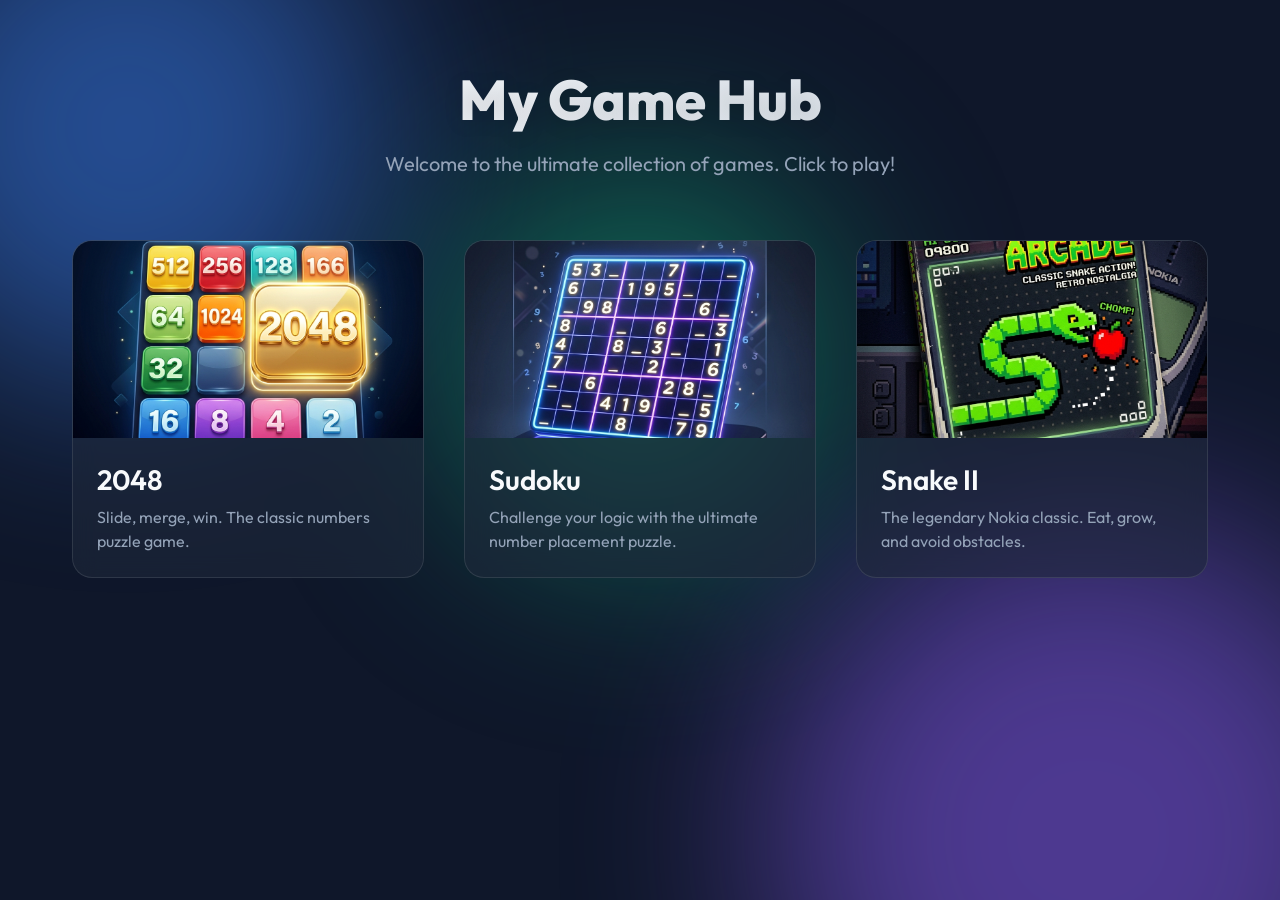
==== index.html @ d6448978 "first commit" ====
<!DOCTYPE html>
<html lang="th">

<head>
    <meta charset="UTF-8">
    <meta name="viewport" content="width=device-width, initial-scale=1.0">
    <title>Game Hub - ศูนย์รวมเกม</title>
    <link rel="stylesheet" href="style.css">
    <link href="https://fonts.googleapis.com/css2?family=Outfit:wght@300;400;600;800&display=swap" rel="stylesheet">
</head>

<body>
    <div class="background">
        <div class="orb orb-1"></div>
        <div class="orb orb-2"></div>
        <div class="orb orb-3"></div>
    </div>

    <main class="container">
        <header>
            <h1>My Game Hub</h1>
            <p>Welcome to the ultimate collection of games. Click to play!</p>
        </header>

        <div class="game-grid">
            <!-- Game Card: 2048 -->
            <a href="2048/index.html" class="game-card">
                <div class="card-image">
                    <img src="assets/cover_2048.jpg" alt="2048 Game Cover">
                    <div class="play-overlay">
                        <svg viewBox="0 0 24 24" fill="currentColor" class="play-icon">
                            <path d="M8 5v14l11-7z" />
                        </svg>
                    </div>
                </div>
                <div class="card-content">
                    <h2>2048</h2>
                    <p>Slide, merge, win. The classic numbers puzzle game.</p>
                </div>
            </a>

            <!-- Game Card: Sudoku -->
            <a href="sudoku/index.html" class="game-card">
                <div class="card-image">
                    <img src="assets/cover_sudoku.jpg" alt="Sudoku Game Cover">
                    <div class="play-overlay">
                        <svg viewBox="0 0 24 24" fill="currentColor" class="play-icon">
                            <path d="M8 5v14l11-7z" />
                        </svg>
                    </div>
                </div>
                <div class="card-content">
                    <h2>Sudoku</h2>
                    <p>Challenge your logic with the ultimate number placement puzzle.</p>
                </div>
            </a>

            <!-- Game Card: Snake II -->
            <a href="snack/index.html" class="game-card">
                <div class="card-image">
                    <img src="assets/cover_snake.jpg" alt="Snake II Game Cover">
                    <div class="play-overlay">
                        <svg viewBox="0 0 24 24" fill="currentColor" class="play-icon">
                            <path d="M8 5v14l11-7z" />
                        </svg>
                    </div>
                </div>
                <div class="card-content">
                    <h2>Snake II</h2>
                    <p>The legendary Nokia classic. Eat, grow, and avoid obstacles.</p>
                </div>
            </a>

            <!-- Future Games Placeholder Example -->
            <!-- <a href="#" class="game-card disabled">
                <div class="card-image placeholder">
                    <span class="coming-soon">Coming Soon</span>
                </div>
                <div class="card-content">
                    <h2>Mystery Game</h2>
                    <p>A new adventure is being forged.</p>
                </div>
            </a> -->
        </div>
    </main>
    <script src="script.js"></script>
</body>

</html>
---- style.css ----
:root {
    --bg-color: #0f172a;
    --text-primary: #f8fafc;
    --text-secondary: #94a3b8;
    --card-bg: rgba(30, 41, 59, 0.6);
    --card-border: rgba(255, 255, 255, 0.1);
    --accent: #3b82f6;
    --accent-hover: #60a5fa;
}

* {
    margin: 0;
    padding: 0;
    box-sizing: border-box;
}

body {
    font-family: 'Outfit', sans-serif;
    background-color: var(--bg-color);
    color: var(--text-primary);
    min-height: 100vh;
    overflow-x: hidden;
    position: relative;
}

/* Dynamic Background Orbs */
.background {
    position: fixed;
    top: 0;
    left: 0;
    width: 100%;
    height: 100%;
    z-index: -1;
    overflow: hidden;
}

.orb {
    position: absolute;
    border-radius: 50%;
    filter: blur(100px);
    opacity: 0.5;
    animation: float 20s infinite alternate ease-in-out;
}

.orb-1 {
    width: 40vw;
    height: 40vw;
    background: #3b82f6; /* Blue */
    top: -10vw;
    left: -10vw;
    animation-duration: 25s;
}

.orb-2 {
    width: 50vw;
    height: 50vw;
    background: #8b5cf6; /* Purple */
    bottom: -20vw;
    right: -10vw;
    animation-duration: 28s;
    animation-direction: alternate-reverse;
}

.orb-3 {
    width: 30vw;
    height: 30vw;
    background: #10b981; /* Emerald */
    top: 40%;
    left: 50%;
    transform: translate(-50%, -50%);
    animation-duration: 30s;
}

@keyframes float {
    0% { transform: translate(0, 0) scale(1); }
    50% { transform: translate(10vw, 5vh) scale(1.1); }
    100% { transform: translate(-5vw, 15vh) scale(0.9); }
}

/* Layout */
.container {
    max-width: 1200px;
    margin: 0 auto;
    padding: 4rem 2rem;
}

header {
    text-align: center;
    margin-bottom: 4rem;
    animation: fadeInDown 1s ease-out;
}

header h1 {
    font-size: 3.5rem;
    font-weight: 800;
    margin-bottom: 1rem;
    background: linear-gradient(135deg, #fff 0%, #cbd5e1 100%);
    -webkit-background-clip: text;
    -webkit-text-fill-color: transparent;
    text-shadow: 0 4px 20px rgba(0,0,0,0.1);
}

header p {
    font-size: 1.25rem;
    color: var(--text-secondary);
}

/* Game Grid */
.game-grid {
    display: grid;
    grid-template-columns: repeat(auto-fill, minmax(320px, 1fr));
    gap: 2.5rem;
    perspective: 1000px;
}

/* Game Cards (Glassmorphism) */
.game-card {
    text-decoration: none;
    color: inherit;
    background: var(--card-bg);
    border: 1px solid var(--card-border);
    border-radius: 20px;
    overflow: hidden;
    backdrop-filter: blur(12px);
    -webkit-backdrop-filter: blur(12px);
    transition: all 0.4s cubic-bezier(0.175, 0.885, 0.32, 1.275);
    display: flex;
    flex-direction: column;
    animation: fadeInUp 0.8s ease-out backwards;
}

.game-card:nth-child(1) { animation-delay: 0.1s; }
.game-card:nth-child(2) { animation-delay: 0.2s; }
.game-card:nth-child(3) { animation-delay: 0.3s; }

.game-card:hover {
    transform: translateY(-10px) scale(1.02);
    box-shadow: 0 20px 40px rgba(0, 0, 0, 0.4), 0 0 20px rgba(59, 130, 246, 0.2);
    border-color: rgba(255, 255, 255, 0.3);
}

.card-image {
    position: relative;
    width: 100%;
    aspect-ratio: 16/9;
    overflow: hidden;
}

.card-image img {
    width: 100%;
    height: 100%;
    object-fit: cover;
    transition: transform 0.6s ease;
}

.game-card:hover .card-image img {
    transform: scale(1.1);
}

.play-overlay {
    position: absolute;
    top: 0;
    left: 0;
    width: 100%;
    height: 100%;
    background: rgba(0, 0, 0, 0.5);
    display: flex;
    align-items: center;
    justify-content: center;
    opacity: 0;
    transition: opacity 0.3s ease;
    backdrop-filter: blur(4px);
}

.game-card:hover .play-overlay {
    opacity: 1;
}

.play-icon {
    width: 64px;
    height: 64px;
    color: white;
    filter: drop-shadow(0 4px 8px rgba(0,0,0,0.5));
    transform: scale(0.5);
    transition: transform 0.3s cubic-bezier(0.175, 0.885, 0.32, 1.275);
}

.game-card:hover .play-icon {
    transform: scale(1);
}

.card-content {
    padding: 1.5rem;
    flex-grow: 1;
    display: flex;
    flex-direction: column;
}

.card-content h2 {
    font-size: 1.75rem;
    font-weight: 600;
    margin-bottom: 0.5rem;
    color: var(--text-primary);
    transition: color 0.3s;
}

.game-card:hover .card-content h2 {
    color: var(--accent-hover);
}

.card-content p {
    color: var(--text-secondary);
    font-size: 1rem;
    line-height: 1.5;
}

/* Animations */
@keyframes fadeInUp {
    from {
        opacity: 0;
        transform: translateY(30px);
    }
    to {
        opacity: 1;
        transform: translateY(0);
    }
}

@keyframes fadeInDown {
    from {
        opacity: 0;
        transform: translateY(-30px);
    }
    to {
        opacity: 1;
        transform: translateY(0);
    }
}

/* Responsive */
@media (max-width: 768px) {
    header h1 { font-size: 2.5rem; }
    .game-grid { grid-template-columns: 1fr; gap: 2rem; }
}
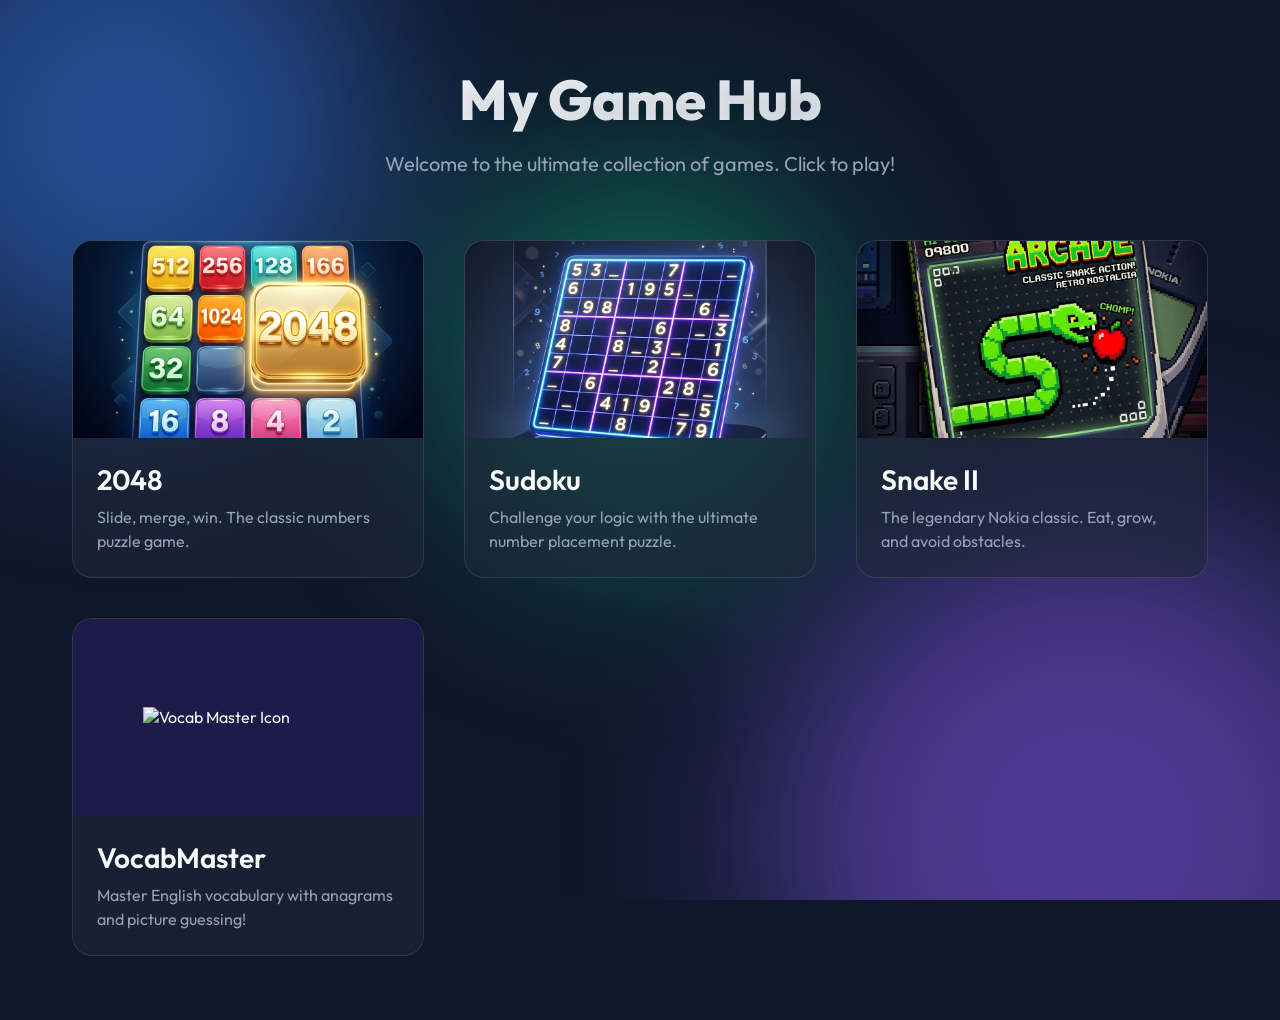
==== commit 68f0a259: "Add VocabMaster game with features" ====
--- a/index.html
+++ b/index.html
@@ -71,6 +71,22 @@
                 </div>
             </a>
 
+            <!-- Game Card: Vocab Master -->
+            <a href="words/index.html" class="game-card">
+                <div class="card-image" style="background: #1e1b4b; display: flex; align-items: center; justify-content: center; overflow: hidden; position: relative;">
+                    <img src="https://img.icons8.com/color/512/english.png" alt="Vocab Master Icon" style="width: 60%; height: auto; object-fit: contain;">
+                    <div class="play-overlay">
+                        <svg viewBox="0 0 24 24" fill="currentColor" class="play-icon">
+                            <path d="M8 5v14l11-7z" />
+                        </svg>
+                    </div>
+                </div>
+                <div class="card-content">
+                    <h2>VocabMaster</h2>
+                    <p>Master English vocabulary with anagrams and picture guessing!</p>
+                </div>
+            </a>
+
             <!-- Future Games Placeholder Example -->
             <!-- <a href="#" class="game-card disabled">
                 <div class="card-image placeholder">
